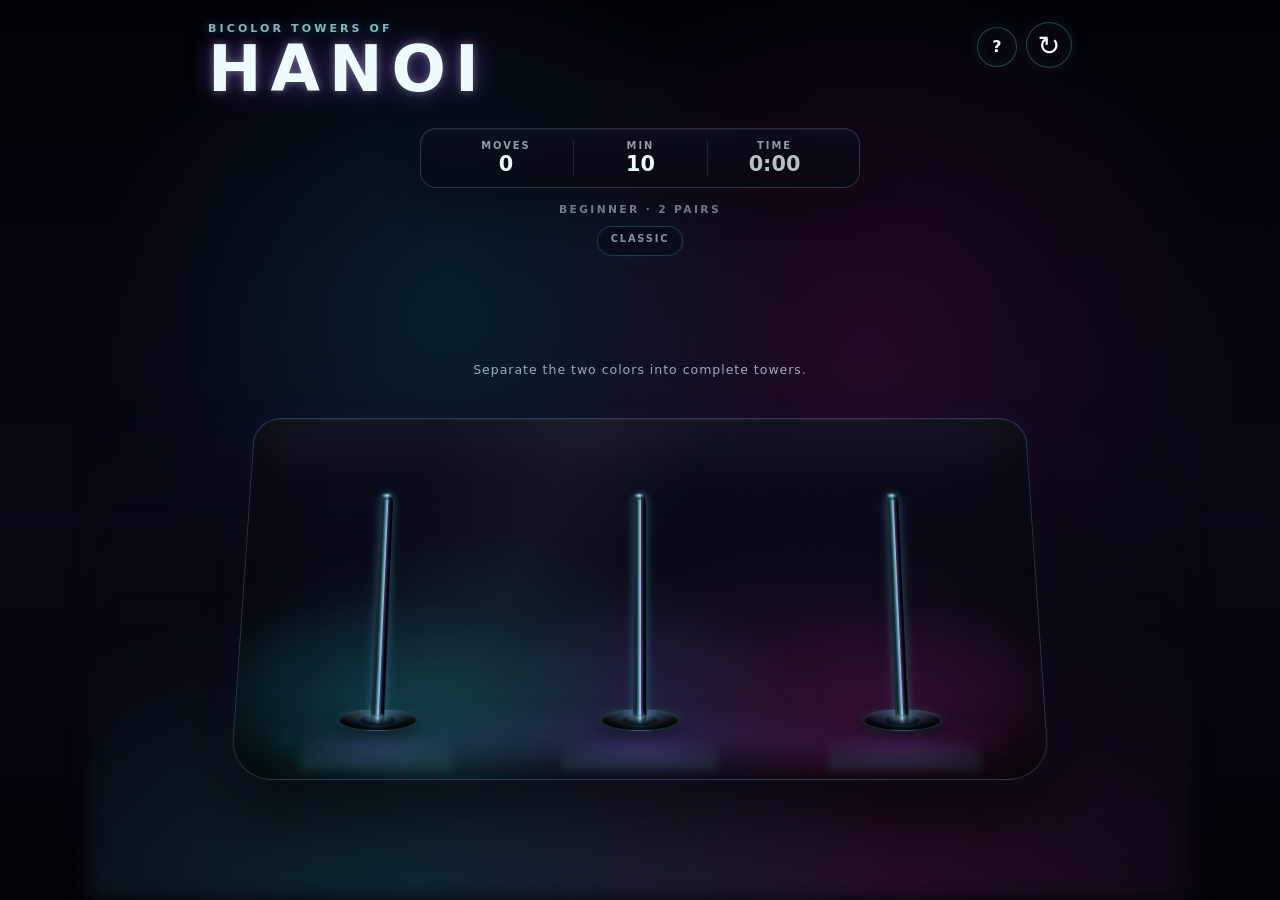
==== bicolor.html @ b33ad107 "Add standalone Bicolor Towers of Hanoi page" ====
<!DOCTYPE html>
<html lang="en">
<head>
  <meta charset="UTF-8" />
  <meta name="viewport" content="width=device-width, initial-scale=1, viewport-fit=cover" />
  <meta name="theme-color" content="#05050a" />
  <title>Bicolor Hanoi</title>
  <link rel="stylesheet" href="style.css" />
  <link rel="stylesheet" href="polish.css" />
  <link rel="stylesheet" href="rules.css" />
  <link rel="stylesheet" href="mode.css" />
  <link rel="stylesheet" href="bicolor.css" />
</head>
<body class="bicolor-mode">
  <div class="sky" aria-hidden="true">
    <div class="city-glow"></div>
    <div class="mist mist-one"></div>
    <div class="mist mist-two"></div>
    <div class="rain" id="rain"></div>
  </div>

  <main class="game-shell">
    <header class="game-header">
      <div>
        <p class="eyebrow">BICOLOR TOWERS OF</p>
        <h1>HANOI</h1>
      </div>

      <div class="header-actions">
        <button class="icon-button help-button" id="helpButton" type="button" aria-label="Show bicolor game rules">?</button>
        <button class="icon-button" id="resetButton" type="button" aria-label="Reset puzzle">↻</button>
      </div>
    </header>

    <section class="scorebar" aria-label="Game score">
      <div class="score">
        <span class="score-label">MOVES</span>
        <strong id="moveCount">0</strong>
      </div>
      <div class="score">
        <span class="score-label">MIN</span>
        <strong id="minimumMoves">10</strong>
      </div>
      <div class="score score-time">
        <span class="score-label">TIME</span>
        <strong id="timeDisplay">0:00</strong>
      </div>
    </section>

    <p class="level-mark" id="levelMark">BEGINNER · 2 PAIRS</p>
    <div class="mode-strip"><a class="mode-link" href="index.html">CLASSIC</a></div>

    <section class="board-wrap" aria-label="Bicolor Towers of Hanoi puzzle">
      <div class="board-glow" aria-hidden="true"></div>
      <p class="instruction" id="instruction">Separate the two colors into complete towers.</p>

      <div class="board" id="board">
        <div class="surface-rain" id="surfaceRain" aria-hidden="true"></div>

        <button class="peg-zone" data-peg="0" type="button" aria-label="Left peg">
          <span class="peg"></span>
          <span class="stack" id="stack0"></span>
          <span class="peg-reflection"></span>
        </button>

        <button class="peg-zone" data-peg="1" type="button" aria-label="Middle peg">
          <span class="peg"></span>
          <span class="stack" id="stack1"></span>
          <span class="peg-reflection"></span>
        </button>

        <button class="peg-zone" data-peg="2" type="button" aria-label="Right peg">
          <span class="peg"></span>
          <span class="stack" id="stack2"></span>
          <span class="peg-reflection"></span>
        </button>
      </div>
    </section>
  </main>

  <dialog class="rules-dialog" id="rulesDialog">
    <div class="rules-card">
      <p class="eyebrow">BICOLOR TOWERS OF</p>
      <h2>HANOI</h2>

      <p class="rules-goal">Turn two alternating towers into two single-color towers.</p>
      <p>Every size appears twice: one cyan disc and one magenta disc.</p>

      <div class="rules-core">
        <strong>Move one top disc at a time.</strong>
        <strong>Place it on an empty peg, an equal-size disc, or a larger disc.</strong>
        <strong>Never place a larger disc on a smaller one.</strong>
        <strong>The two largest discs must trade towers.</strong>
      </div>

      <p class="rules-note">Fewest moves wins; time is only a bonus.</p>
      <button id="beginButton" type="button">BEGIN</button>
    </div>
  </dialog>

  <dialog class="complete-dialog" id="completeDialog">
    <div class="complete-card">
      <p class="eyebrow">COLORS SEPARATED</p>
      <h2 id="resultTitle">PERFECT</h2>
      <p class="result-line">
        <strong id="resultMoves">10 / 10</strong>
        <span>MOVES</span>
      </p>
      <p class="result-time">Time <strong id="resultTime">0:00</strong></p>
      <p class="best-time" id="bestTime"></p>
      <button id="playAgainButton" type="button">NEXT</button>
    </div>
  </dialog>

  <script src="bicolor.js"></script>
</body>
</html>
---- style.css ----
:root {
  color-scheme: dark;
  --bg: #04040a;
  --panel: rgba(8, 9, 18, 0.72);
  --line: rgba(148, 244, 255, 0.26);
  --text: #eefbff;
  --muted: rgba(222, 244, 255, 0.62);
  --cyan: #36f5ff;
  --violet: #8f5dff;
  --magenta: #ff3fbd;
  --red: #ff416c;
}

* {
  box-sizing: border-box;
}

html,
body {
  min-height: 100%;
  margin: 0;
}

body {
  overflow-x: hidden;
  background:
    radial-gradient(circle at 50% 35%, rgba(38, 32, 87, 0.28), transparent 38%),
    linear-gradient(180deg, #020208 0%, #080814 58%, #030309 100%);
  color: var(--text);
  font-family: Inter, ui-sans-serif, system-ui, -apple-system, BlinkMacSystemFont, "Segoe UI", sans-serif;
  user-select: none;
  -webkit-tap-highlight-color: transparent;
}

button {
  font: inherit;
}

.sky {
  position: fixed;
  inset: 0;
  pointer-events: none;
  overflow: hidden;
}

.city-glow {
  position: absolute;
  left: 50%;
  bottom: 0;
  width: min(1100px, 140vw);
  height: 55vh;
  transform: translateX(-50%);
  background:
    radial-gradient(ellipse at 28% 100%, rgba(54, 245, 255, 0.14), transparent 45%),
    radial-gradient(ellipse at 72% 100%, rgba(255, 63, 189, 0.12), transparent 46%),
    linear-gradient(180deg, transparent, rgba(8, 7, 18, 0.74));
  filter: blur(10px);
}

.rain {
  position: absolute;
  inset: -20% 0 0;
  transform: rotate(8deg);
}

.rain-drop {
  position: absolute;
  top: -20vh;
  width: 1px;
  height: var(--length);
  background: linear-gradient(180deg, transparent, rgba(210, 245, 255, 0.42));
  opacity: var(--opacity);
  animation: fall var(--speed) linear infinite;
  animation-delay: var(--delay);
}

@keyframes fall {
  to {
    transform: translate3d(-14vw, 135vh, 0);
  }
}

.game-shell {
  position: relative;
  z-index: 1;
  width: min(900px, 100%);
  min-height: 100svh;
  margin: 0 auto;
  padding: max(22px, env(safe-area-inset-top)) 18px max(28px, env(safe-area-inset-bottom));
  display: flex;
  flex-direction: column;
}

.game-header {
  display: flex;
  justify-content: space-between;
  align-items: flex-start;
}

.eyebrow {
  margin: 0 0 4px;
  color: var(--cyan);
  font-size: 0.69rem;
  font-weight: 800;
  letter-spacing: 0.28em;
  text-shadow: 0 0 12px rgba(54, 245, 255, 0.7);
}

h1 {
  margin: 0;
  font-size: clamp(2rem, 8vw, 4rem);
  font-weight: 900;
  line-height: 0.95;
  letter-spacing: 0.14em;
  text-shadow:
    0 0 8px rgba(255, 255, 255, 0.34),
    0 0 26px rgba(143, 93, 255, 0.45);
}

.icon-button {
  width: 46px;
  height: 46px;
  border: 1px solid var(--line);
  border-radius: 50%;
  background: rgba(7, 8, 18, 0.58);
  color: var(--text);
  font-size: 1.7rem;
  cursor: pointer;
  box-shadow:
    inset 0 0 18px rgba(54, 245, 255, 0.05),
    0 0 18px rgba(54, 245, 255, 0.08);
}

.scorebar {
  width: min(440px, 100%);
  margin: 28px auto 0;
  padding: 11px 18px;
  display: grid;
  grid-template-columns: repeat(3, 1fr);
  border: 1px solid rgba(158, 235, 255, 0.18);
  border-radius: 16px;
  background: linear-gradient(180deg, rgba(13, 15, 30, 0.7), rgba(5, 6, 14, 0.58));
  backdrop-filter: blur(10px);
  box-shadow:
    inset 0 1px rgba(255, 255, 255, 0.05),
    0 12px 38px rgba(0, 0, 0, 0.28);
}

.score {
  display: flex;
  flex-direction: column;
  align-items: center;
  gap: 1px;
}

.score + .score {
  border-left: 1px solid rgba(170, 230, 255, 0.12);
}

.score-label {
  color: var(--muted);
  font-size: 0.62rem;
  font-weight: 800;
  letter-spacing: 0.2em;
}

.score strong {
  font-size: 1.3rem;
  font-variant-numeric: tabular-nums;
}

.score-time strong {
  color: rgba(238, 251, 255, 0.76);
}

.board-wrap {
  position: relative;
  flex: 1;
  min-height: 390px;
  display: flex;
  flex-direction: column;
  justify-content: center;
  align-items: center;
  isolation: isolate;
}

.board-glow {
  position: absolute;
  top: 50%;
  left: 50%;
  width: min(780px, 105vw);
  height: 280px;
  transform: translate(-50%, -38%);
  background:
    radial-gradient(ellipse at center, rgba(81, 48, 167, 0.16), transparent 64%),
    radial-gradient(ellipse at 25% 70%, rgba(54, 245, 255, 0.1), transparent 35%),
    radial-gradient(ellipse at 75% 70%, rgba(255, 63, 189, 0.09), transparent 35%);
  filter: blur(14px);
  z-index: -1;
}

.board {
  position: relative;
  width: min(820px, 96vw);
  height: clamp(260px, 46vw, 390px);
  display: grid;
  grid-template-columns: repeat(3, 1fr);
  align-items: end;
  padding: 26px 12px 48px;
  transform: perspective(950px) rotateX(9deg);
  transform-origin: 50% 100%;
  border: 1px solid rgba(166, 222, 255, 0.18);
  border-radius: 28px 28px 42px 42px;
  background:
    linear-gradient(180deg, rgba(255, 255, 255, 0.035), transparent 18%),
    radial-gradient(ellipse at 50% 92%, rgba(82, 67, 155, 0.24), transparent 56%),
    linear-gradient(180deg, rgba(12, 13, 27, 0.91), rgba(3, 4, 10, 0.96));
  box-shadow:
    inset 0 1px rgba(255, 255, 255, 0.07),
    inset 0 -30px 70px rgba(0, 0, 0, 0.58),
    0 38px 70px rgba(0, 0, 0, 0.56),
    0 0 50px rgba(86, 66, 166, 0.12);
}

.board::after {
  content: "";
  position: absolute;
  left: 4%;
  right: 4%;
  bottom: 15px;
  height: 48px;
  border-radius: 50%;
  background:
    linear-gradient(90deg,
      rgba(54, 245, 255, 0.05),
      rgba(143, 93, 255, 0.11),
      rgba(255, 63, 189, 0.05));
  filter: blur(11px);
}

.peg-zone {
  position: relative;
  height: 100%;
  min-width: 0;
  padding: 0 5px;
  border: 0;
  background: transparent;
  cursor: pointer;
}

.peg {
  position: absolute;
  left: 50%;
  bottom: 9px;
  width: clamp(8px, 1.5vw, 13px);
  height: 78%;
  transform: translateX(-50%);
  border-radius: 10px 10px 3px 3px;
  background:
    linear-gradient(90deg,
      rgba(0, 0, 0, 0.82),
      rgba(140, 236, 255, 0.42) 42%,
      rgba(255, 255, 255, 0.72) 52%,
      rgba(130, 80, 222, 0.3) 65%,
      rgba(0, 0, 0, 0.85));
  box-shadow:
    0 0 12px rgba(54, 245, 255, 0.16),
    0 0 3px rgba(255, 255, 255, 0.34);
}

.peg::after {
  content: "";
  position: absolute;
  left: 50%;
  bottom: -8px;
  width: clamp(38px, 7vw, 62px);
  height: 15px;
  transform: translateX(-50%);
  border-radius: 50%;
  background: rgba(105, 191, 221, 0.25);
  box-shadow: 0 0 14px rgba(54, 245, 255, 0.13);
}

.peg-zone.selected .peg {
  box-shadow:
    0 0 14px rgba(54, 245, 255, 0.62),
    0 0 36px rgba(54, 245, 255, 0.3);
}

.stack {
  position: absolute;
  left: 50%;
  right: auto;
  bottom: 18px;
  width: 94%;
  height: 82%;
  transform: translateX(-50%);
  display: flex;
  flex-direction: column-reverse;
  align-items: center;
  justify-content: flex-start;
  pointer-events: none;
}

.disc {
  position: relative;
  flex: 0 0 var(--disc-height);
  width: var(--disc-width);
  max-width: 100%;
  margin-top: -1px;
  border: 1px solid rgba(255, 255, 255, 0.45);
  border-radius: 50% / 34%;
  background:
    linear-gradient(180deg,
      rgba(255, 255, 255, 0.88) 0%,
      var(--disc-bright) 12%,
      var(--disc-mid) 47%,
      var(--disc-dark) 82%,
      rgba(5, 5, 15, 0.92) 100%);
  box-shadow:
    inset 0 3px 4px rgba(255, 255, 255, 0.42),
    inset 0 -4px 8px rgba(0, 0, 0, 0.42),
    0 0 8px var(--disc-glow),
    0 0 22px color-mix(in srgb, var(--disc-glow), transparent 38%);
  transition:
    transform 170ms ease,
    filter 170ms ease,
    box-shadow 170ms ease;
}

.disc::before {
  content: "";
  position: absolute;
  top: 7%;
  left: 6%;
  width: 88%;
  height: 38%;
  border-radius: 50%;
  background: linear-gradient(180deg, rgba(255, 255, 255, 0.38), transparent);
  opacity: 0.48;
}

.disc.top-selected {
  transform: translateY(clamp(-30px, -5vw, -48px)) scale(1.025);
  filter: brightness(1.18);
  box-shadow:
    inset 0 3px 4px rgba(255, 255, 255, 0.5),
    inset 0 -4px 8px rgba(0, 0, 0, 0.36),
    0 0 12px var(--disc-glow),
    0 0 40px var(--disc-glow);
  animation: hover 1.2s ease-in-out infinite;
}

@keyframes hover {
  50% {
    transform: translateY(clamp(-34px, -5.5vw, -53px)) scale(1.03);
  }
}

.peg-zone.invalid {
  animation: invalid 260ms ease;
}

@keyframes invalid {
  25% { transform: translateX(-5px); }
  50% { transform: translateX(5px); }
  75% { transform: translateX(-3px); }
}

.peg-reflection {
  position: absolute;
  left: 50%;
  bottom: -34px;
  width: 76%;
  height: 38px;
  transform: translateX(-50%) scaleY(-1);
  background: radial-gradient(ellipse at center, rgba(132, 91, 255, 0.12), transparent 70%);
  filter: blur(5px);
  opacity: 0.8;
}

.instruction {
  min-height: 1.4em;
  margin: 17px 0 0;
  color: rgba(228, 245, 255, 0.56);
  font-size: 0.78rem;
  letter-spacing: 0.08em;
  text-align: center;
}

.difficulty {
  width: min(520px, 100%);
  margin: 0 auto;
  display: flex;
  align-items: center;
  gap: 15px;
}

.difficulty > span {
  color: var(--muted);
  font-size: 0.67rem;
  font-weight: 800;
  letter-spacing: 0.2em;
}

.disc-buttons {
  flex: 1;
  display: grid;
  grid-template-columns: repeat(6, 1fr);
  gap: 7px;
}

.disc-buttons button {
  min-height: 39px;
  border: 1px solid rgba(160, 227, 255, 0.16);
  border-radius: 11px;
  background: rgba(8, 9, 19, 0.66);
  color: rgba(231, 249, 255, 0.62);
  cursor: pointer;
}

.disc-buttons button.active {
  border-color: rgba(54, 245, 255, 0.58);
  color: var(--text);
  background: rgba(26, 72, 91, 0.36);
  box-shadow:
    inset 0 0 15px rgba(54, 245, 255, 0.08),
    0 0 15px rgba(54, 245, 255, 0.1);
}

.complete-dialog {
  width: min(390px, calc(100% - 34px));
  padding: 0;
  border: 1px solid rgba(151, 233, 255, 0.3);
  border-radius: 24px;
  background: rgba(5, 6, 14, 0.93);
  color: var(--text);
  box-shadow:
    0 0 60px rgba(54, 245, 255, 0.12),
    0 30px 100px rgba(0, 0, 0, 0.72);
  backdrop-filter: blur(18px);
}

.complete-dialog::backdrop {
  background: rgba(0, 0, 8, 0.72);
  backdrop-filter: blur(4px);
}

.complete-card {
  padding: 32px 28px 27px;
  text-align: center;
}

.complete-card h2 {
  margin: 7px 0 24px;
  font-size: 2.6rem;
  letter-spacing: 0.12em;
  text-shadow:
    0 0 10px rgba(255, 255, 255, 0.36),
    0 0 28px rgba(54, 245, 255, 0.34);
}

.result-line {
  margin: 0;
  display: flex;
  flex-direction: column;
}

.result-line strong {
  font-size: 1.8rem;
  font-variant-numeric: tabular-nums;
}

.result-line span,
.result-time,
.best-time {
  color: var(--muted);
  font-size: 0.75rem;
  letter-spacing: 0.12em;
}

.result-time {
  margin-top: 19px;
}

.best-time {
  min-height: 1.2em;
}

.complete-card button {
  width: 100%;
  min-height: 48px;
  margin-top: 17px;
  border: 1px solid rgba(54, 245, 255, 0.54);
  border-radius: 14px;
  background: linear-gradient(180deg, rgba(35, 117, 139, 0.44), rgba(11, 39, 51, 0.7));
  color: var(--text);
  font-weight: 900;
  letter-spacing: 0.18em;
  cursor: pointer;
  box-shadow: 0 0 22px rgba(54, 245, 255, 0.11);
}

@media (max-width: 620px) {
  .game-shell {
    padding-left: 12px;
    padding-right: 12px;
  }

  .board-wrap {
    min-height: 360px;
  }

  .board {
    width: calc(100vw - 12px);
    padding-left: 3px;
    padding-right: 3px;
    border-radius: 22px 22px 34px 34px;
  }

  .peg-zone {
    padding: 0 2px;
  }

  .difficulty {
    gap: 9px;
  }

  .disc-buttons {
    gap: 4px;
  }

  .disc-buttons button {
    min-height: 38px;
    border-radius: 9px;
  }
}

@media (prefers-reduced-motion: reduce) {
  .rain {
    display: none;
  }

  *,
  *::before,
  *::after {
    scroll-behavior: auto !important;
    animation-duration: 0.01ms !important;
    animation-iteration-count: 1 !important;
  }
}
---- polish.css ----
.peg-zone:focus {
  outline: none;
}

.peg-zone:focus-visible {
  outline: none;
  border-radius: 22px;
  box-shadow:
    inset 0 0 0 1px rgba(54, 245, 255, 0.28),
    inset 0 0 34px rgba(54, 245, 255, 0.05);
}

.game-header .eyebrow {
  color: rgba(190, 244, 255, 0.72);
  text-shadow: 0 0 10px rgba(54, 245, 255, 0.34);
}

.level-mark {
  margin: 15px auto 0;
  color: rgba(225, 246, 255, 0.52);
  font-size: 0.67rem;
  font-weight: 800;
  letter-spacing: 0.22em;
  text-align: center;
  text-transform: uppercase;
}

.mist {
  position: absolute;
  left: 50%;
  width: min(900px, 120vw);
  height: 24vh;
  border-radius: 50%;
  pointer-events: none;
  filter: blur(30px);
  opacity: 0.2;
  transform: translateX(-50%);
}

.mist-one {
  bottom: 8vh;
  background:
    radial-gradient(ellipse at 28% 70%, rgba(54, 245, 255, 0.23), transparent 34%),
    radial-gradient(ellipse at 70% 66%, rgba(143, 93, 255, 0.2), transparent 38%);
  animation: mistDriftOne 18s ease-in-out infinite alternate;
}

.mist-two {
  bottom: -2vh;
  background:
    radial-gradient(ellipse at 35% 50%, rgba(37, 104, 128, 0.23), transparent 40%),
    radial-gradient(ellipse at 78% 58%, rgba(129, 29, 112, 0.19), transparent 35%);
  opacity: 0.16;
  animation: mistDriftTwo 24s ease-in-out infinite alternate;
}

@keyframes mistDriftOne {
  from {
    transform: translateX(-53%) scaleX(0.95);
  }
  to {
    transform: translateX(-47%) scaleX(1.05);
  }
}

@keyframes mistDriftTwo {
  from {
    transform: translateX(-46%) scaleX(1.08);
  }
  to {
    transform: translateX(-54%) scaleX(0.94);
  }
}

.board {
  overflow: hidden;
}

.board::before {
  content: "";
  position: absolute;
  inset: 0;
  border-radius: inherit;
  background:
    linear-gradient(112deg, transparent 18%, rgba(181, 241, 255, 0.045) 36%, transparent 52%),
    radial-gradient(ellipse at 18% 78%, rgba(54, 245, 255, 0.11), transparent 25%),
    radial-gradient(ellipse at 50% 78%, rgba(143, 93, 255, 0.1), transparent 25%),
    radial-gradient(ellipse at 82% 78%, rgba(255, 63, 189, 0.09), transparent 25%);
  pointer-events: none;
  z-index: 0;
  animation: wetSheen 12s ease-in-out infinite alternate;
}

.board::after {
  z-index: 0;
}

@keyframes wetSheen {
  from {
    opacity: 0.72;
    transform: translateX(-1.5%);
  }
  to {
    opacity: 1;
    transform: translateX(1.5%);
  }
}

.peg-zone {
  z-index: 2;
}

.peg-zone::before {
  content: "";
  position: absolute;
  left: 50%;
  bottom: 1px;
  width: clamp(56px, 8vw, 78px);
  height: clamp(15px, 2.2vw, 21px);
  transform: translateX(-50%);
  border: 1px solid rgba(166, 235, 255, 0.16);
  border-radius: 50%;
  background:
    radial-gradient(ellipse at 50% 34%, rgba(194, 247, 255, 0.34), rgba(73, 120, 145, 0.22) 28%, rgba(5, 8, 17, 0.9) 72%),
    linear-gradient(180deg, rgba(83, 112, 133, 0.35), rgba(3, 5, 12, 0.95));
  box-shadow:
    inset 0 2px 3px rgba(255, 255, 255, 0.12),
    inset 0 -5px 8px rgba(0, 0, 0, 0.72),
    0 0 13px rgba(54, 245, 255, 0.12),
    0 6px 13px rgba(0, 0, 0, 0.55);
}

.peg {
  width: clamp(10px, 1.45vw, 14px);
  z-index: 2;
  border: 1px solid rgba(208, 248, 255, 0.14);
  background:
    linear-gradient(90deg,
      rgba(1, 3, 9, 0.98) 0%,
      rgba(17, 45, 59, 0.95) 22%,
      rgba(91, 205, 222, 0.7) 43%,
      rgba(228, 253, 255, 0.88) 51%,
      rgba(95, 73, 172, 0.58) 62%,
      rgba(11, 15, 31, 0.96) 81%,
      rgba(1, 2, 8, 1) 100%);
  box-shadow:
    inset 1px 0 2px rgba(255, 255, 255, 0.18),
    inset -2px 0 3px rgba(0, 0, 0, 0.7),
    0 0 8px rgba(54, 245, 255, 0.24),
    0 0 18px rgba(143, 93, 255, 0.11);
}

.peg::before {
  content: "";
  position: absolute;
  left: 50%;
  top: -3px;
  width: 112%;
  height: 7px;
  transform: translateX(-50%);
  border-radius: 50%;
  background: radial-gradient(ellipse at 42% 34%, rgba(232, 255, 255, 0.72), rgba(75, 130, 159, 0.42) 38%, rgba(3, 5, 12, 0.96) 78%);
  box-shadow: 0 0 7px rgba(54, 245, 255, 0.18);
}

.peg::after {
  content: "";
  position: absolute;
  left: 50%;
  bottom: -3px;
  width: clamp(25px, 3.7vw, 36px);
  height: clamp(8px, 1.1vw, 11px);
  transform: translateX(-50%);
  border-radius: 50%;
  background: radial-gradient(ellipse at 50% 30%, rgba(168, 235, 247, 0.38), rgba(24, 42, 57, 0.72) 45%, rgba(2, 3, 9, 0.98) 80%);
  box-shadow:
    inset 0 1px 2px rgba(255, 255, 255, 0.12),
    0 0 9px rgba(54, 245, 255, 0.13);
}

.peg-zone.selected .peg {
  box-shadow:
    inset 1px 0 2px rgba(255, 255, 255, 0.22),
    inset -2px 0 3px rgba(0, 0, 0, 0.65),
    0 0 12px rgba(54, 245, 255, 0.6),
    0 0 30px rgba(54, 245, 255, 0.2);
}

.stack {
  z-index: 3;
}

.peg-reflection {
  width: 58%;
  height: 44px;
  bottom: -39px;
  background:
    linear-gradient(180deg, rgba(117, 220, 236, 0.13), transparent 76%),
    radial-gradient(ellipse at center, rgba(132, 91, 255, 0.15), transparent 68%);
  filter: blur(4px);
  opacity: 1;
}

.surface-rain {
  position: absolute;
  left: 3%;
  right: 3%;
  bottom: 3%;
  height: 43%;
  z-index: 1;
  overflow: hidden;
  border-radius: 50%;
  pointer-events: none;
}

.surface-ripple {
  position: absolute;
  width: var(--ripple-size);
  height: calc(var(--ripple-size) * 0.34);
  border: 1px solid rgba(178, 238, 255, var(--ripple-opacity));
  border-radius: 50%;
  opacity: 0;
  transform: translate(-50%, -50%) scale(0.2);
  box-shadow: 0 0 8px rgba(54, 245, 255, 0.07);
  animation: surfaceRipple var(--ripple-speed) ease-out infinite;
  animation-delay: var(--ripple-delay);
}

@keyframes surfaceRipple {
  0% {
    opacity: 0;
    transform: translate(-50%, -50%) scale(0.16);
  }
  12% {
    opacity: 0.9;
  }
  65% {
    opacity: 0.18;
  }
  100% {
    opacity: 0;
    transform: translate(-50%, -50%) scale(1.7);
  }
}

.rain-drop:nth-child(5n) {
  filter: blur(0.35px);
  opacity: 0.52;
}

.rain-drop:nth-child(9n) {
  width: 2px;
  opacity: 0.46;
}

@media (max-width: 620px) {
  .level-mark {
    margin-top: 12px;
  }

  .mist {
    width: 150vw;
    filter: blur(24px);
  }

  .peg-zone::before {
    width: 54px;
  }
}

@media (prefers-reduced-motion: reduce) {
  .mist,
  .surface-rain {
    display: none;
  }
}
---- rules.css ----
.header-actions {
  display: flex;
  align-items: center;
  gap: 9px;
}

.help-button {
  width: 40px;
  height: 40px;
  margin-top: 3px;
  font-size: 1rem;
  font-weight: 900;
}

.board-wrap .instruction {
  order: -1;
  min-height: 1.4em;
  margin: 14px 0 11px;
  color: rgba(235, 250, 255, 0.72);
  font-size: 0.78rem;
  letter-spacing: 0.08em;
  text-align: center;
  text-shadow: 0 0 12px rgba(54, 245, 255, 0.16);
}

.rules-dialog {
  width: min(430px, calc(100% - 30px));
  padding: 0;
  border: 1px solid rgba(151, 233, 255, 0.3);
  border-radius: 24px;
  background: rgba(5, 6, 14, 0.95);
  color: var(--text);
  box-shadow:
    0 0 65px rgba(54, 245, 255, 0.13),
    0 30px 100px rgba(0, 0, 0, 0.78);
  backdrop-filter: blur(18px);
}

.rules-dialog::backdrop {
  background: rgba(0, 0, 8, 0.78);
  backdrop-filter: blur(5px);
}

.rules-card {
  padding: 31px 28px 27px;
}

.rules-card h2 {
  margin: 4px 0 25px;
  font-size: clamp(2rem, 10vw, 3.1rem);
  line-height: 0.95;
  letter-spacing: 0.12em;
  text-shadow:
    0 0 9px rgba(255, 255, 255, 0.3),
    0 0 26px rgba(143, 93, 255, 0.34);
}

.rules-card p {
  margin: 0 0 14px;
  color: rgba(229, 246, 255, 0.69);
  font-size: 0.92rem;
  line-height: 1.55;
}

.rules-card .rules-goal {
  color: var(--text);
  font-size: 1.05rem;
  font-weight: 750;
}

.rules-core {
  margin: 22px 0;
  padding: 16px 17px;
  display: grid;
  gap: 10px;
  border: 1px solid rgba(151, 233, 255, 0.17);
  border-radius: 15px;
  background:
    linear-gradient(180deg, rgba(21, 29, 50, 0.68), rgba(7, 9, 18, 0.72));
  box-shadow: inset 0 0 24px rgba(54, 245, 255, 0.035);
}

.rules-core strong {
  color: rgba(240, 252, 255, 0.9);
  font-size: 0.84rem;
  line-height: 1.45;
}

.rules-card .rules-note {
  margin-bottom: 21px;
  color: rgba(222, 244, 255, 0.52);
  font-size: 0.76rem;
  letter-spacing: 0.035em;
}

.rules-card button {
  width: 100%;
  min-height: 49px;
  border: 1px solid rgba(54, 245, 255, 0.54);
  border-radius: 14px;
  background: linear-gradient(180deg, rgba(35, 117, 139, 0.44), rgba(11, 39, 51, 0.7));
  color: var(--text);
  font-weight: 900;
  letter-spacing: 0.18em;
  cursor: pointer;
  box-shadow: 0 0 22px rgba(54, 245, 255, 0.11);
}

.rules-card button:focus-visible,
.header-actions .icon-button:focus-visible {
  outline: 2px solid rgba(54, 245, 255, 0.62);
  outline-offset: 3px;
}

@media (max-width: 620px) {
  .board-wrap .instruction {
    margin-top: 10px;
    margin-bottom: 8px;
  }

  .rules-card {
    padding: 27px 22px 23px;
  }

  .rules-core {
    margin: 18px 0;
  }
}
---- mode.css ----
.mode-strip {
  display: flex;
  justify-content: center;
  margin: 10px auto 0;
}

.mode-link {
  min-height: 30px;
  padding: 7px 13px 6px;
  border: 1px solid rgba(151, 233, 255, 0.2);
  border-radius: 999px;
  background: rgba(7, 9, 19, 0.5);
  color: rgba(226, 247, 255, 0.58);
  font-size: 0.62rem;
  font-weight: 900;
  letter-spacing: 0.18em;
  line-height: 1;
  text-decoration: none;
  text-transform: uppercase;
  box-shadow:
    inset 0 0 16px rgba(54, 245, 255, 0.035),
    0 0 14px rgba(54, 245, 255, 0.045);
}

.mode-link:hover,
.mode-link:focus-visible {
  border-color: rgba(54, 245, 255, 0.48);
  color: rgba(240, 253, 255, 0.9);
  outline: none;
  box-shadow:
    inset 0 0 18px rgba(54, 245, 255, 0.07),
    0 0 18px rgba(54, 245, 255, 0.1);
}

@media (max-width: 620px) {
  .mode-strip {
    margin-top: 8px;
  }
}
---- bicolor.css ----
body.bicolor-mode {
  background:
    radial-gradient(circle at 35% 34%, rgba(20, 120, 146, 0.22), transparent 34%),
    radial-gradient(circle at 68% 38%, rgba(143, 28, 113, 0.2), transparent 36%),
    linear-gradient(180deg, #020208 0%, #080814 58%, #030309 100%);
}

.bicolor-mode .scorebar {
  border-color: rgba(170, 230, 255, 0.2);
  box-shadow:
    inset 0 1px rgba(255, 255, 255, 0.05),
    0 12px 38px rgba(0, 0, 0, 0.28),
    0 0 26px rgba(255, 63, 189, 0.035);
}

.bicolor-mode .board {
  background:
    linear-gradient(180deg, rgba(255, 255, 255, 0.035), transparent 18%),
    radial-gradient(ellipse at 28% 92%, rgba(28, 172, 189, 0.2), transparent 45%),
    radial-gradient(ellipse at 72% 92%, rgba(181, 45, 147, 0.19), transparent 45%),
    linear-gradient(180deg, rgba(12, 13, 27, 0.91), rgba(3, 4, 10, 0.96));
}

.bicolor-mode .instruction {
  color: rgba(231, 247, 255, 0.66);
}

.bicolor-mode .rules-core strong:nth-child(2) {
  color: rgba(199, 248, 255, 0.94);
}

.bicolor-mode .rules-core strong:nth-child(3) {
  color: rgba(255, 187, 232, 0.94);
}

.bicolor-mode .disc-cyan {
  border-color: rgba(210, 255, 255, 0.54);
}

.bicolor-mode .disc-magenta {
  border-color: rgba(255, 221, 247, 0.5);
}

.bicolor-mode .complete-card h2 {
  font-size: clamp(2rem, 9vw, 2.9rem);
}

@media (max-width: 620px) {
  .bicolor-mode .board-wrap {
    min-height: 390px;
  }
}
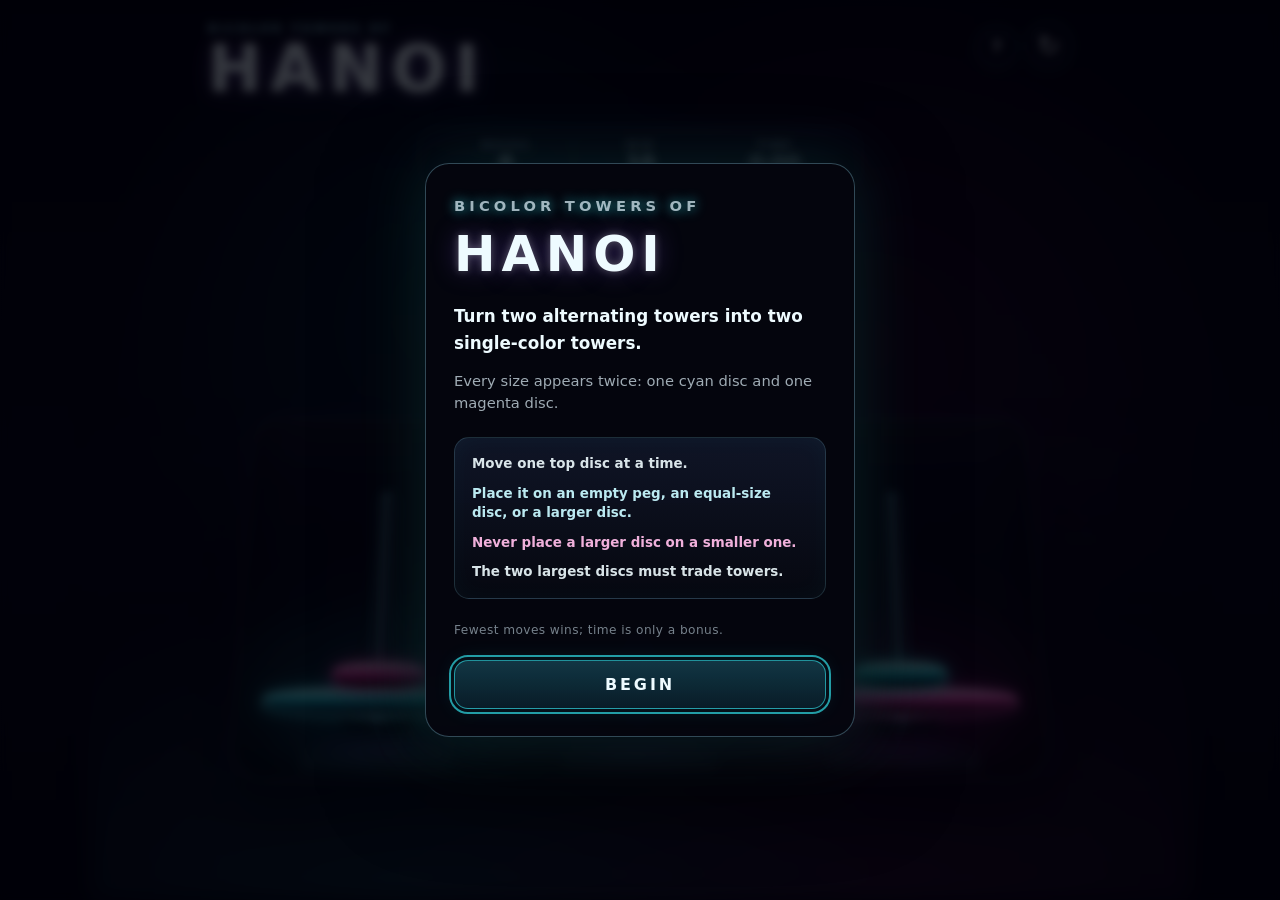
==== commit 9deb3412: "Load corrected bicolor layout logic" ====
--- a/bicolor.html
+++ b/bicolor.html
@@ -113,5 +113,6 @@
   </dialog>
 
   <script src="bicolor.js"></script>
+  <script src="bicolor-layout.js"></script>
 </body>
 </html>
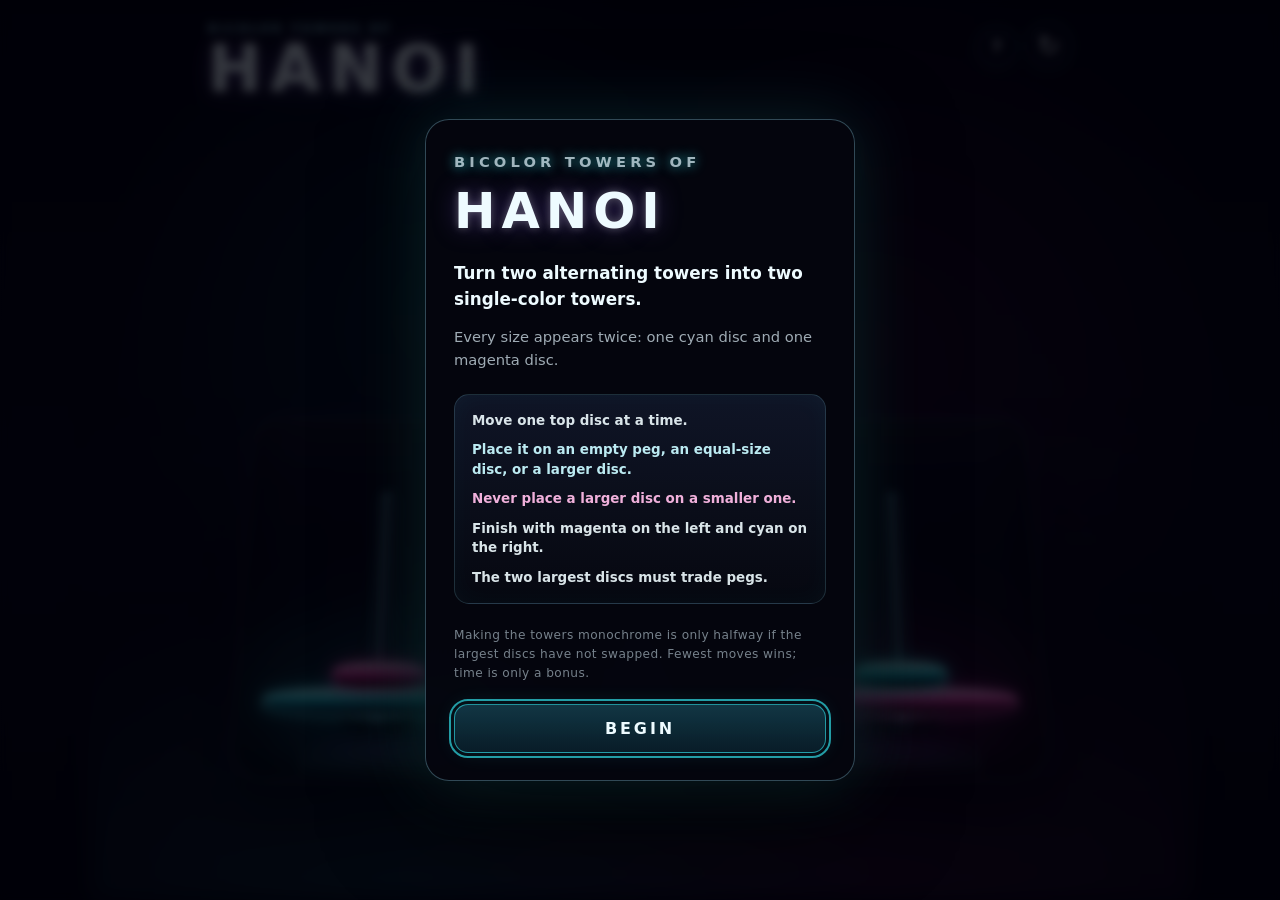
==== commit d4ddab57: "Clarify bicolor completion rule and remove layout patch" ====
--- a/bicolor.html
+++ b/bicolor.html
@@ -52,7 +52,7 @@
 
     <section class="board-wrap" aria-label="Bicolor Towers of Hanoi puzzle">
       <div class="board-glow" aria-hidden="true"></div>
-      <p class="instruction" id="instruction">Separate the two colors into complete towers.</p>
+      <p class="instruction" id="instruction">Separate the colors—and swap the largest discs.</p>
 
       <div class="board" id="board">
         <div class="surface-rain" id="surfaceRain" aria-hidden="true"></div>
@@ -90,10 +90,11 @@
         <strong>Move one top disc at a time.</strong>
         <strong>Place it on an empty peg, an equal-size disc, or a larger disc.</strong>
         <strong>Never place a larger disc on a smaller one.</strong>
-        <strong>The two largest discs must trade towers.</strong>
+        <strong>Finish with magenta on the left and cyan on the right.</strong>
+        <strong>The two largest discs must trade pegs.</strong>
       </div>
 
-      <p class="rules-note">Fewest moves wins; time is only a bonus.</p>
+      <p class="rules-note">Making the towers monochrome is only halfway if the largest discs have not swapped. Fewest moves wins; time is only a bonus.</p>
       <button id="beginButton" type="button">BEGIN</button>
     </div>
   </dialog>
@@ -113,6 +114,5 @@
   </dialog>
 
   <script src="bicolor.js"></script>
-  <script src="bicolor-layout.js"></script>
 </body>
 </html>
